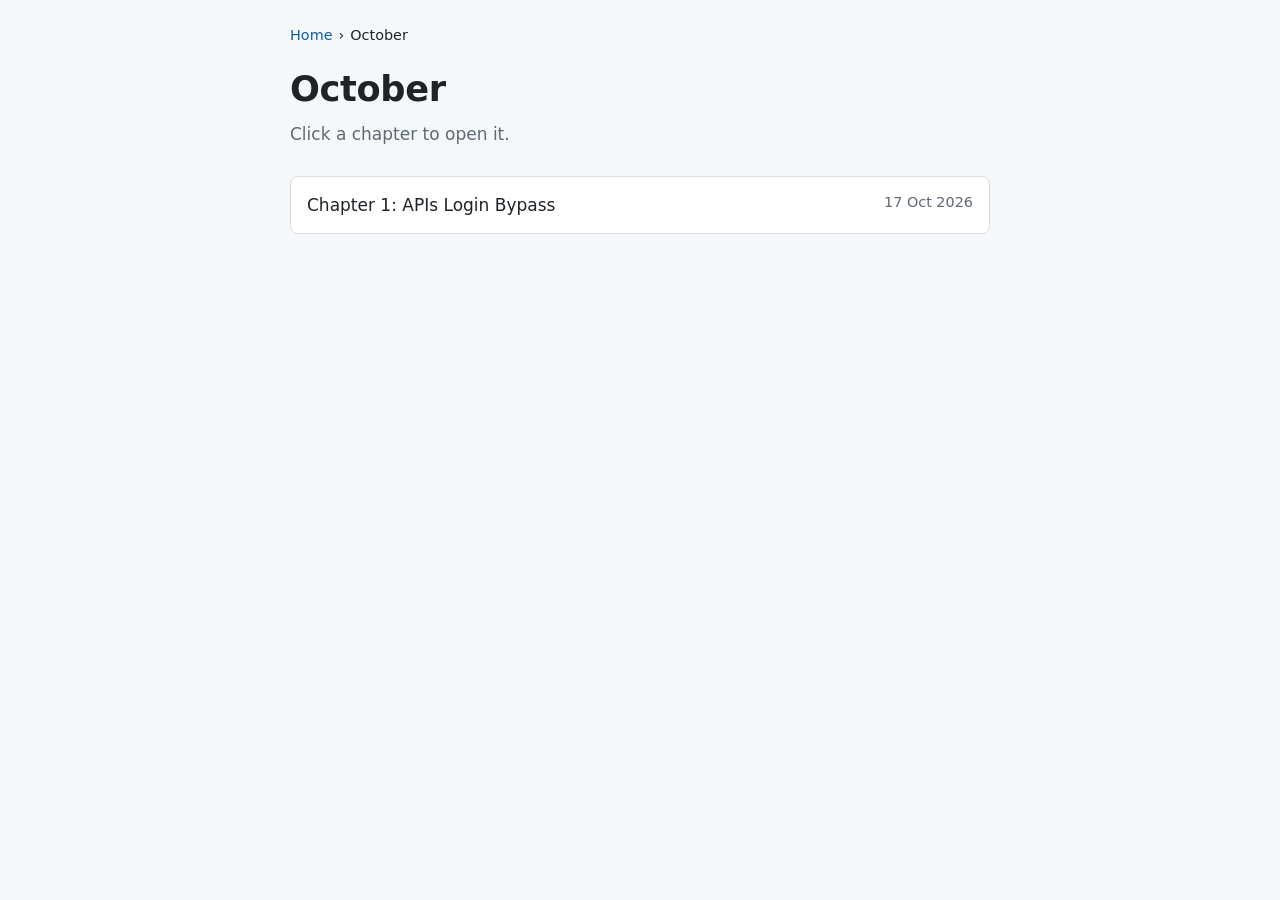
==== October/october.html @ 9c4427ac "first commit" ====
<!DOCTYPE html>
<html lang="en">
<head>
  <meta charset="UTF-8">
  <meta name="viewport" content="width=device-width, initial-scale=1">
  <title>October</title>
  <link rel="stylesheet" href="../style.css">
</head>
<body>
<main>
  <nav class="crumbs" aria-label="Breadcrumb">
    <ol>
      <li><a href="../index.html">Home</a></li>
      <li aria-current="page">October</li>
    </ol>
  </nav>

  <h1>October</h1>
  <p class="sub">Click a chapter to open it.</p>

  <ul class="chapters">
    <li><a href="API/api.html"><span>Chapter 1: APIs Login Bypass</span><span class="date">17 Oct 2026</span></a></li>
  </ul>
</main>
</body>
</html>
---- style.css ----
@font-face {
  font-family: "Mona Sans";
  src: url("fonts/MonaSans.woff2") format("woff2");
  font-weight: 200 900;
  font-stretch: 75% 125%;
  font-display: swap;
}
@font-face {
  font-family: "Hubot Sans";
  src: url("fonts/HubotSans.woff2") format("woff2");
  font-weight: 200 900;
  font-stretch: 75% 125%;
  font-display: swap;
}

:root {
  --bg: #f6f7f8;
  --surface: #ffffff;
  --text: #1e2327;
  --muted: #5d6a75;
  --accent: #0b5cad;
  --line: #d9dee3;
  --code-bg: #eef1f4;
}
@media (prefers-color-scheme: dark) {
  :root {
    --bg: #1e2327;
    --surface: #262d32;
    --text: #e8ecef;
    --muted: #8d9aa5;
    --accent: #6cc4ff;
    --line: #333c43;
    --code-bg: #161b1f;
  }
}

* { box-sizing: border-box; }
body {
  margin: 0;
  padding: 24px 18px 64px;
  background: var(--bg);
  color: var(--text);
  font: 400 17px/1.65 "Mona Sans", system-ui, -apple-system, "Segoe UI", Roboto, sans-serif;
}
main { max-width: 700px; margin: 0 auto; }

h1, h2, h3 {
  font-family: "Hubot Sans", "Mona Sans", system-ui, sans-serif;
  font-weight: 700;
  letter-spacing: -0.01em;
}
h1 { font-size: 2.2rem; line-height: 1.15; margin: 0.6em 0 0.3em; }
h2 { font-size: 1.3rem; margin: 1.8em 0 0.4em; }
a { color: var(--accent); }
.sub { color: var(--muted); margin-top: 0; }
.back { display: inline-block; margin-bottom: 8px; text-decoration: none; }

.chapters { list-style: none; padding: 0; margin: 28px 0; }
.chapters li { margin-bottom: 10px; }
.chapters a {
  display: flex; justify-content: space-between; gap: 12px;
  padding: 14px 16px; text-decoration: none; color: var(--text);
  background: var(--surface); border: 1px solid var(--line); border-radius: 8px;
}
.chapters a:hover { border-color: var(--accent); color: var(--accent); }
.chapters .date { color: var(--muted); font-size: 0.9rem; white-space: nowrap; }

pre, code { font-family: ui-monospace, "SFMono-Regular", Menlo, Consolas, monospace; font-size: 0.9rem; }
code { background: var(--code-bg); padding: 2px 6px; border-radius: 4px; }
pre {
  background: var(--code-bg); border: 1px solid var(--line);
  padding: 16px; border-radius: 8px; overflow-x: auto; line-height: 1.5;
}
pre code { background: none; padding: 0; }

.nav { display: flex; justify-content: space-between; gap: 12px; margin-top: 48px; padding-top: 16px; border-top: 1px solid var(--line); }
.nav a { text-decoration: none; }

.crumbs ol {
  list-style: none; display: flex; flex-wrap: wrap; gap: 6px;
  padding: 0; margin: 0 0 12px; font-size: 0.9rem; color: var(--muted);
}
.crumbs li + li::before { content: "›"; margin-right: 6px; }
.crumbs a { text-decoration: none; }
.crumbs a:hover { text-decoration: underline; }
.crumbs [aria-current] { color: var(--text); }
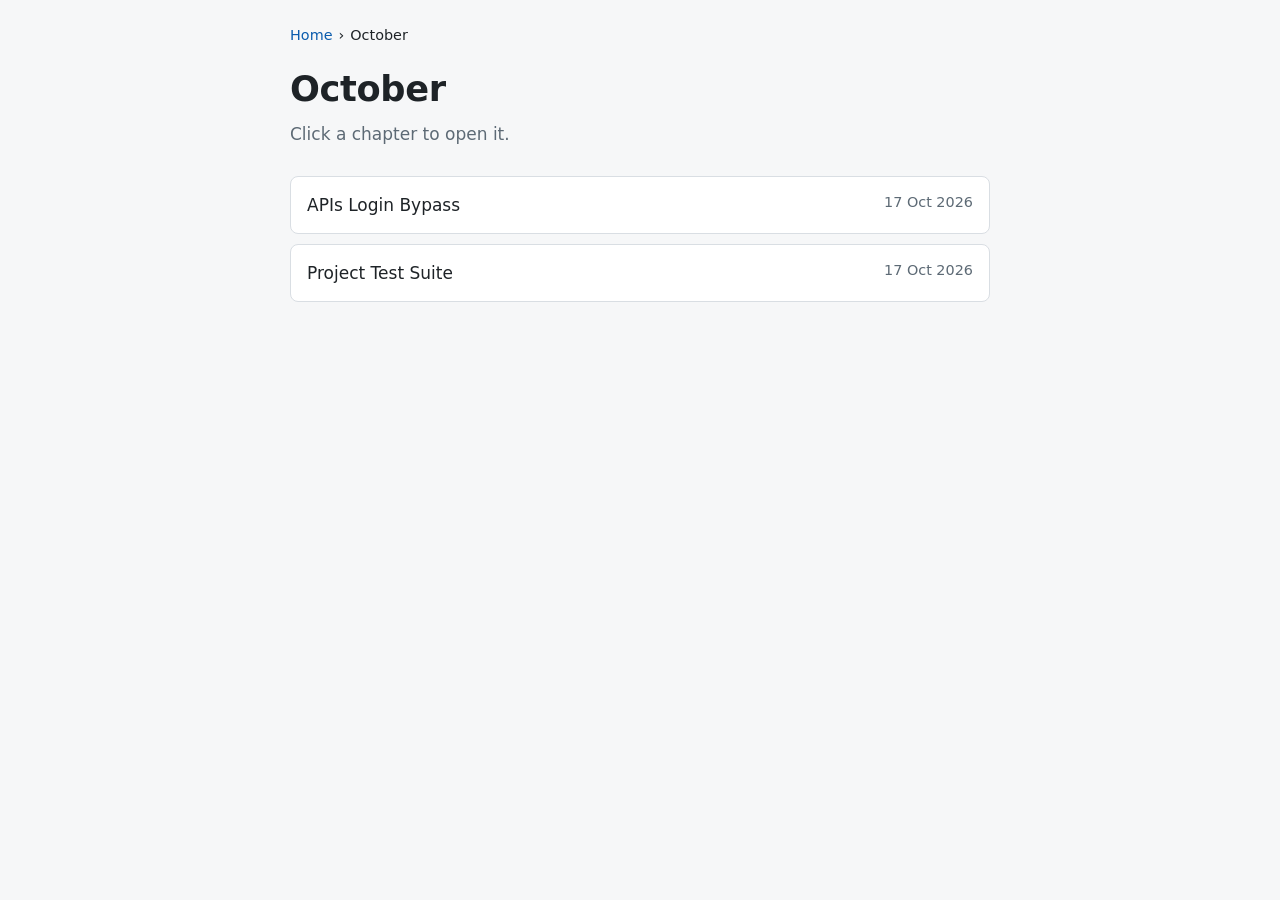
==== commit 652c2b94: "project test suite  added" ====
--- a/October/october.html
+++ b/October/october.html
@@ -19,7 +19,8 @@
   <p class="sub">Click a chapter to open it.</p>
 
   <ul class="chapters">
-    <li><a href="API/api.html"><span>Chapter 1: APIs Login Bypass</span><span class="date">17 Oct 2026</span></a></li>
+    <li><a href="API/api.html"><span>APIs Login Bypass</span><span class="date">17 Oct 2026</span></a></li>
+    <li><a href="Project/playwright-suite-code.html"><span>Project Test Suite</span><span class="date">17 Oct 2026</span></a></li>
   </ul>
 </main>
 </body>
--- a/style.css
+++ b/style.css
@@ -11,6 +11,17 @@
   font-weight: 200 900;
   font-stretch: 75% 125%;
   font-display: swap;
+}
+@media (max-width: 600px) {
+  body { padding: 16px 12px 48px; font-size: 16px; }
+  h1 { font-size: 1.7rem; }
+  pre {
+    padding: 12px;
+    font-size: 0.8rem;
+    white-space: pre-wrap;      /* wrap long lines instead of scrolling */
+    overflow-wrap: anywhere;
+  }
+  .chapters a { flex-direction: column; gap: 2px; }
 }
 
 :root {
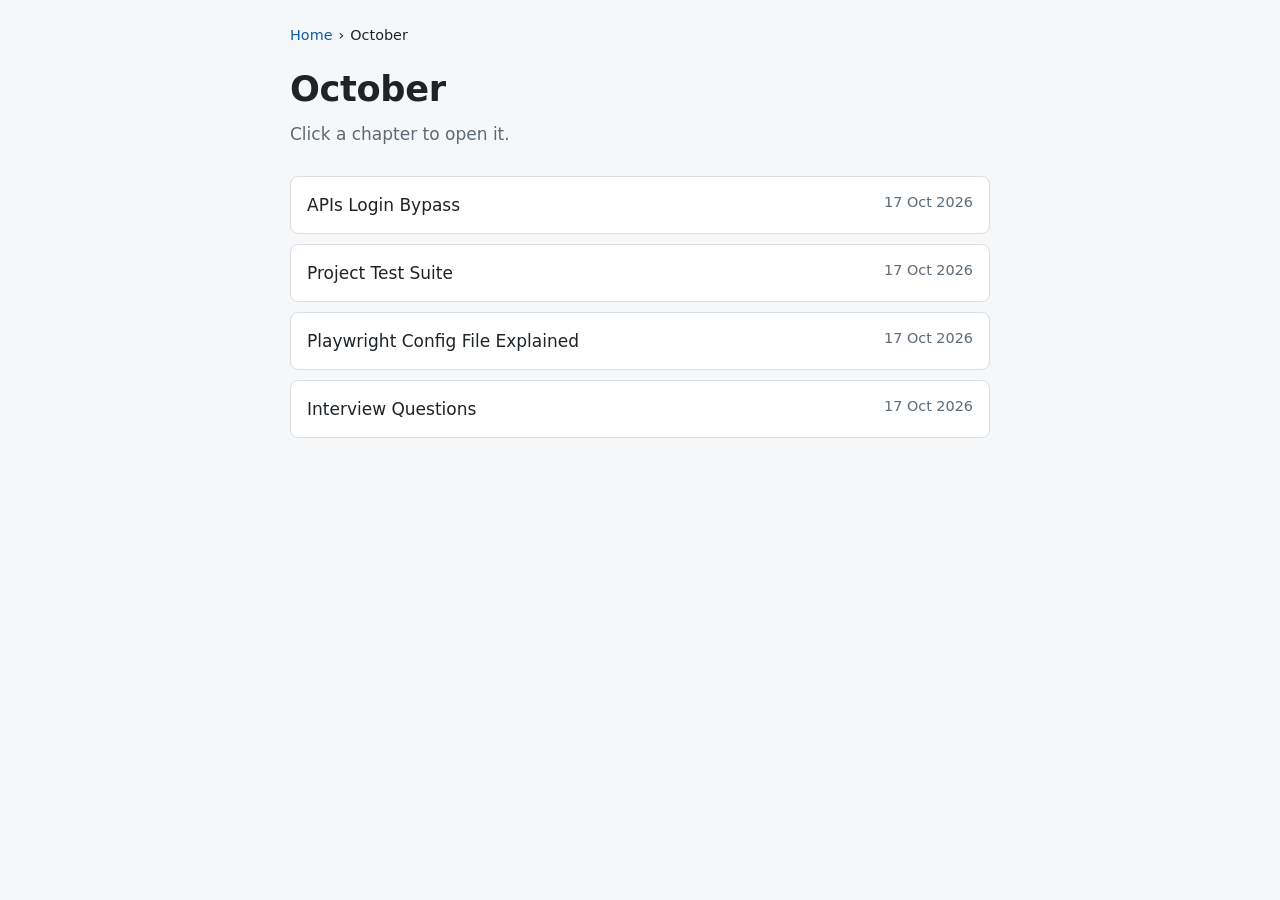
==== commit f04b4f53: "added interview" ====
--- a/October/october.html
+++ b/October/october.html
@@ -21,6 +21,8 @@
   <ul class="chapters">
     <li><a href="API/api.html"><span>APIs Login Bypass</span><span class="date">17 Oct 2026</span></a></li>
     <li><a href="Project/playwright-suite-code.html"><span>Project Test Suite</span><span class="date">17 Oct 2026</span></a></li>
+    <li><a href="Notes/notes.html"><span>Playwright Config File Explained</span><span class="date">17 Oct 2026</span></a></li>
+    <li><a href="Interview/interview.html"><span>Interview Questions</span><span class="date">17 Oct 2026</span></a></li>
   </ul>
 </main>
 </body>
--- a/style.css
+++ b/style.css
@@ -55,6 +55,17 @@
 }
 main { max-width: 700px; margin: 0 auto; }
 
+img {
+  max-width: 100%;
+  height: auto;
+  display: block;
+  border-radius: 8px;
+}
+.banner {
+  margin: 20px 0;
+  border: 1px solid var(--line);
+}
+
 h1, h2, h3 {
   font-family: "Hubot Sans", "Mona Sans", system-ui, sans-serif;
   font-weight: 700;
@@ -94,4 +105,6 @@
 .crumbs li + li::before { content: "›"; margin-right: 6px; }
 .crumbs a { text-decoration: none; }
 .crumbs a:hover { text-decoration: underline; }
-.crumbs [aria-current] { color: var(--text); }+.crumbs [aria-current] { color: var(--text); }
+
+
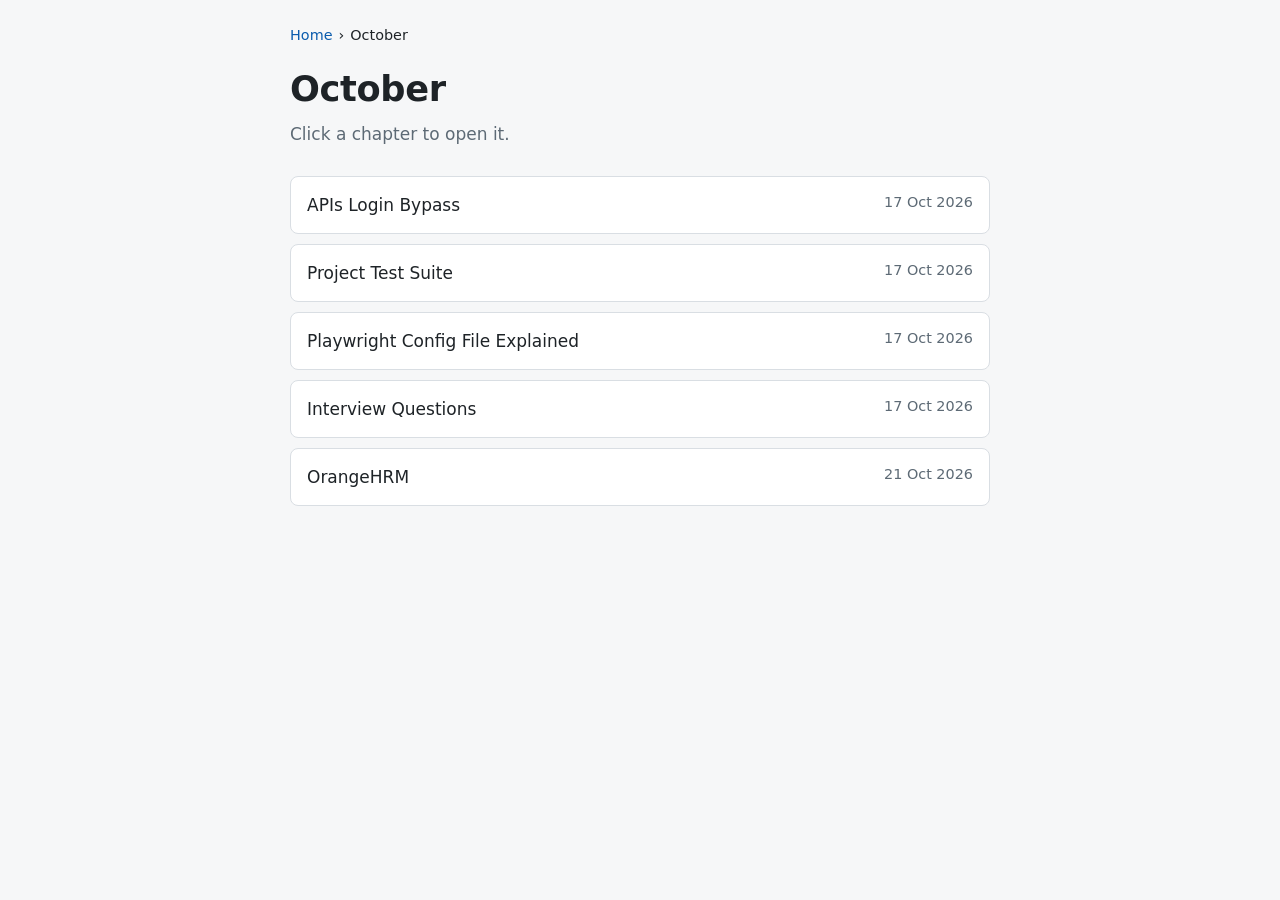
==== commit 2ea66e67: "New OrangeHRM" ====
--- a/October/october.html
+++ b/October/october.html
@@ -23,6 +23,7 @@
     <li><a href="Project/playwright-suite-code.html"><span>Project Test Suite</span><span class="date">17 Oct 2026</span></a></li>
     <li><a href="Notes/notes.html"><span>Playwright Config File Explained</span><span class="date">17 Oct 2026</span></a></li>
     <li><a href="Interview/interview.html"><span>Interview Questions</span><span class="date">17 Oct 2026</span></a></li>
+    <li><a href="/October/OrangeHRM/orangeHRM.html"><span>OrangeHRM </span><span class="date">21 Oct 2026</span></a></li>
   </ul>
 </main>
 </body>
